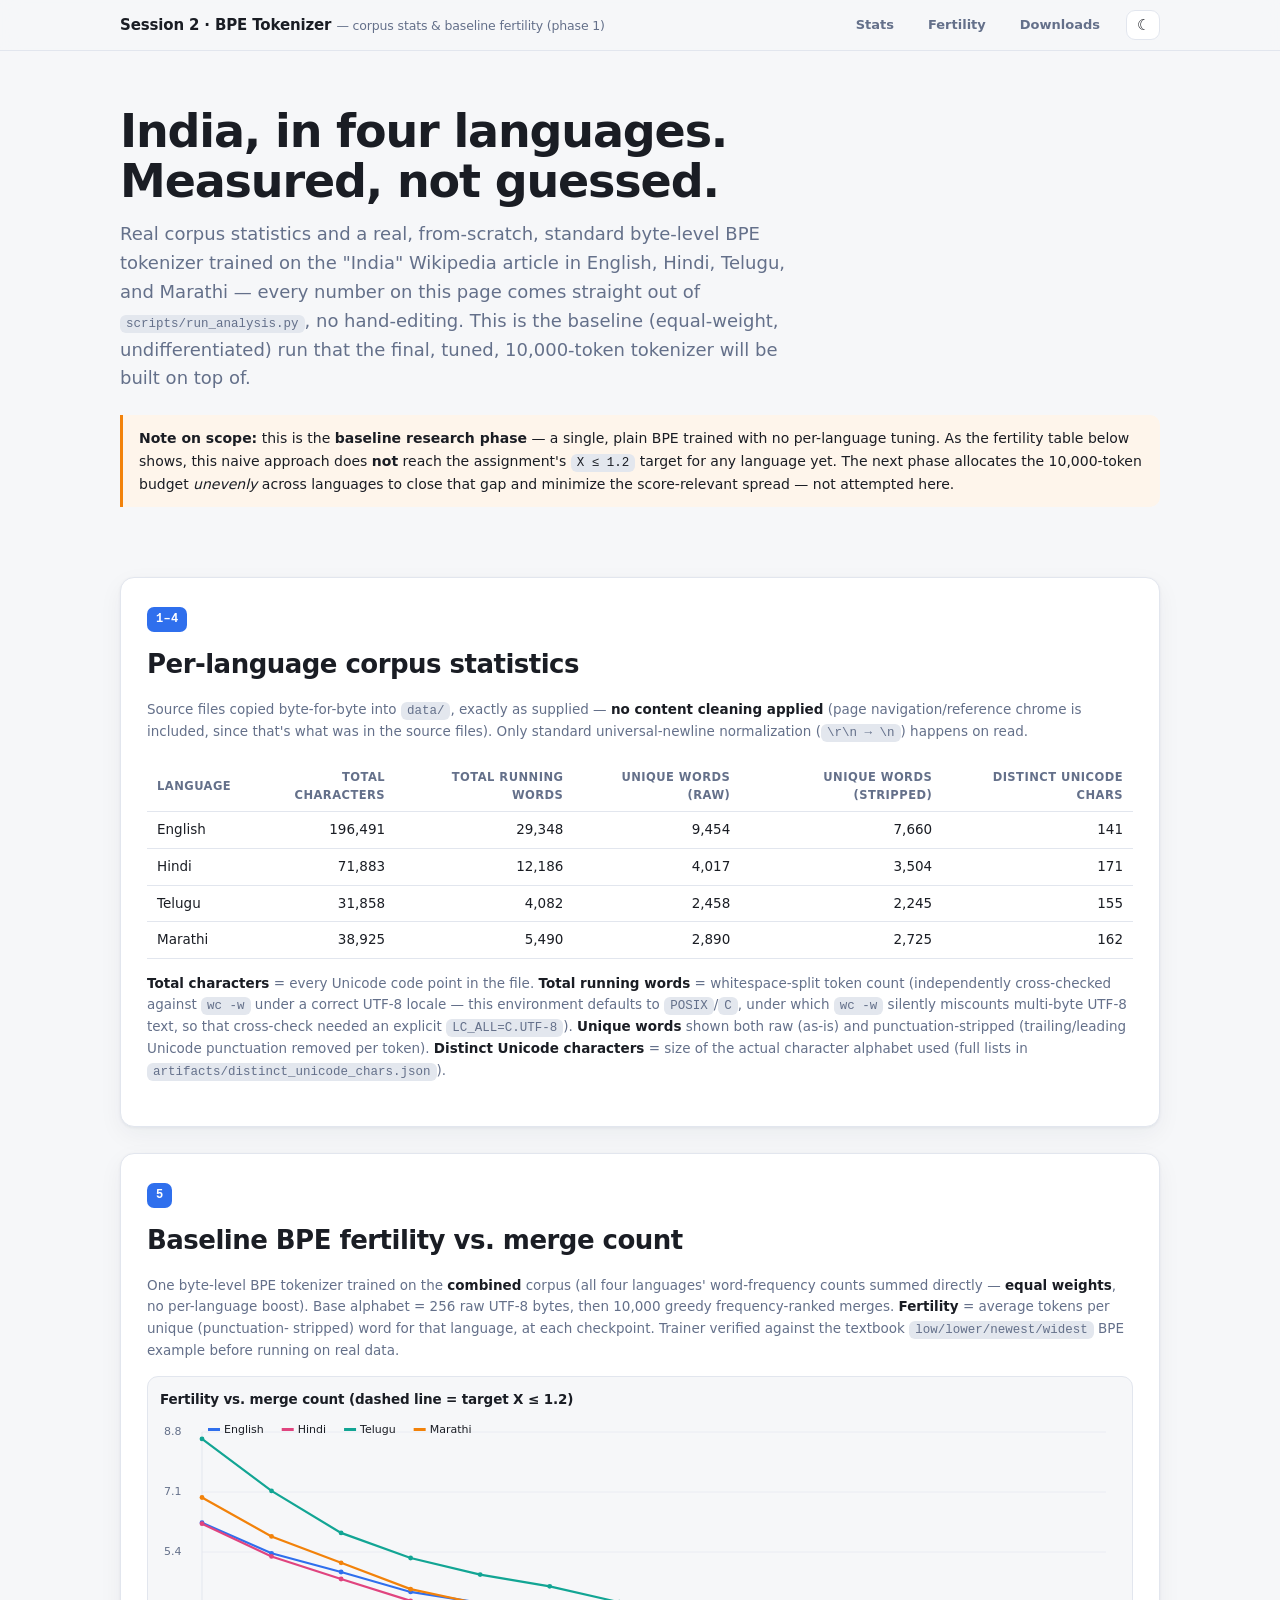
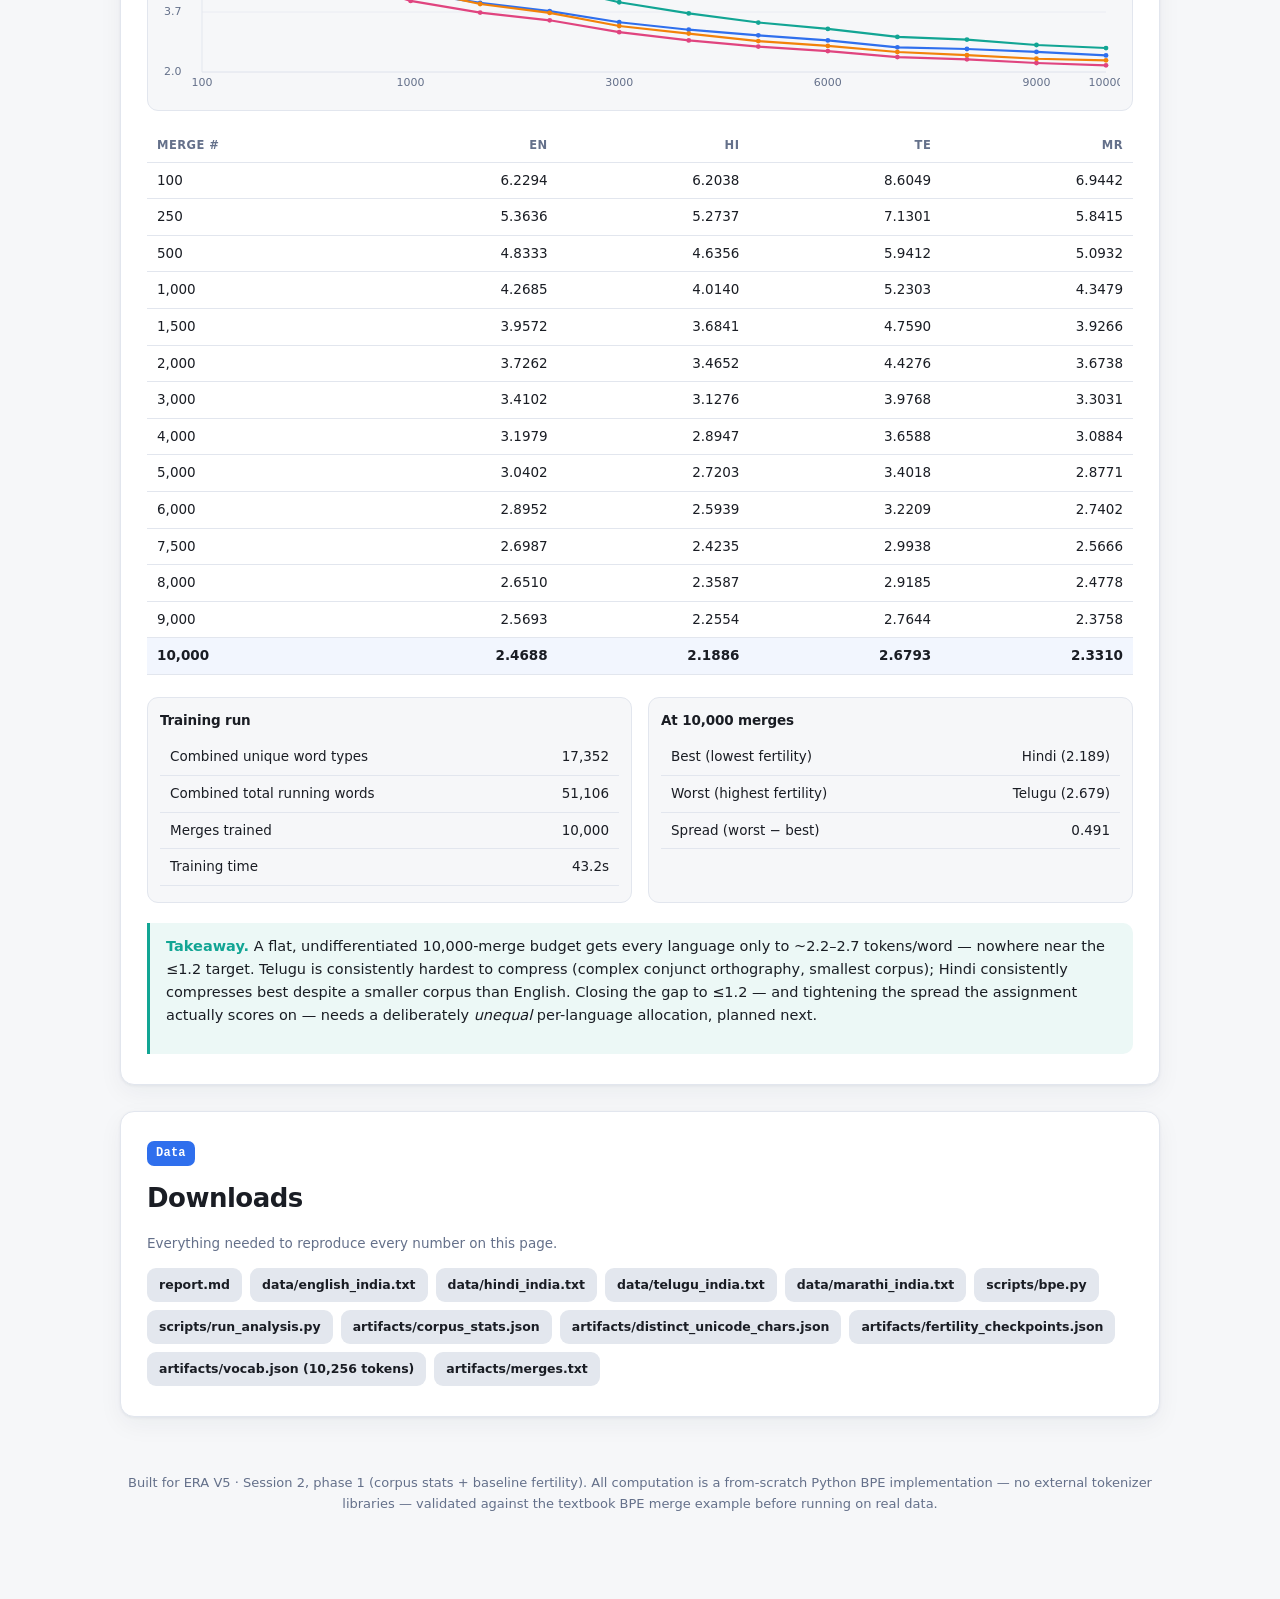
==== session-2-assignments/index.html @ dffadcf4 "Add Session 2 phase 1: corpus stats + baseline BPE fertility report Real, reproducible measurements " ====
<!DOCTYPE html>
<html lang="en">
<head>
  <meta charset="utf-8" />
  <meta name="viewport" content="width=device-width, initial-scale=1" />
  <title>Session 2 · Corpus Stats &amp; Baseline BPE Fertility — India (EN/HI/TE/MR)</title>
  <meta name="description" content="Real corpus statistics and a baseline equal-weight BPE fertility trend for the India Wikipedia page in English, Hindi, Telugu and Marathi." />
  <link rel="icon" href="data:image/svg+xml,<svg xmlns='http://www.w3.org/2000/svg' viewBox='0 0 100 100'><text y='.9em' font-size='90'>🔤</text></svg>" />
  <link rel="stylesheet" href="css/style.css" />
</head>
<body>
  <nav class="nav">
    <div class="nav-inner">
      <div class="brand">Session 2 · BPE Tokenizer <small>— corpus stats &amp; baseline fertility (phase 1)</small></div>
      <a class="jump" href="#stats">Stats</a>
      <a class="jump" href="#fertility">Fertility</a>
      <a class="jump" href="#downloads">Downloads</a>
      <button id="theme-btn" title="Toggle theme">☾</button>
    </div>
  </nav>

  <div class="wrap">
    <header class="hero">
      <h1>India, in four languages.<br />Measured, not guessed.</h1>
      <p class="lede">Real corpus statistics and a real, from-scratch, standard byte-level BPE
        tokenizer trained on the "India" Wikipedia article in English, Hindi, Telugu, and
        Marathi — every number on this page comes straight out of
        <code>scripts/run_analysis.py</code>, no hand-editing. This is the baseline
        (equal-weight, undifferentiated) run that the final, tuned, 10,000-token tokenizer
        will be built on top of.</p>
      <div class="warnbox">
        <b>Note on scope:</b> this is the <b>baseline research phase</b> — a single, plain
        BPE trained with no per-language tuning. As the fertility table below shows, this
        naive approach does <b>not</b> reach the assignment's <code>X ≤ 1.2</code> target
        for any language yet. The next phase allocates the 10,000-token budget
        <em>unevenly</em> across languages to close that gap and minimize the score-relevant
        spread — not attempted here.
      </div>
    </header>

    <section class="demo" id="stats">
      <span class="tag">1–4</span>
      <h2>Per-language corpus statistics</h2>
      <p class="methodbox">Source files copied byte-for-byte into <code>data/</code>, exactly
        as supplied — <b>no content cleaning applied</b> (page navigation/reference chrome is
        included, since that's what was in the source files). Only standard universal-newline
        normalization (<code>\r\n → \n</code>) happens on read.</p>
      <div class="tablewrap"><table class="datatable" id="stats-table"></table></div>
      <p class="methodbox" style="margin-top:10px"><b>Total characters</b> = every Unicode code
        point in the file. <b>Total running words</b> = whitespace-split token count
        (independently cross-checked against <code>wc -w</code> under a correct UTF-8 locale —
        this environment defaults to <code>POSIX</code>/<code>C</code>, under which
        <code>wc -w</code> silently miscounts multi-byte UTF-8 text, so that cross-check needed
        an explicit <code>LC_ALL=C.UTF-8</code>). <b>Unique words</b> shown both raw (as-is) and
        punctuation-stripped (trailing/leading Unicode punctuation removed per token).
        <b>Distinct Unicode characters</b> = size of the actual character alphabet used
        (full lists in <code>artifacts/distinct_unicode_chars.json</code>).</p>
    </section>

    <section class="demo" id="fertility">
      <span class="tag">5</span>
      <h2>Baseline BPE fertility vs. merge count</h2>
      <p class="methodbox">One byte-level BPE tokenizer trained on the <b>combined</b> corpus
        (all four languages' word-frequency counts summed directly — <b>equal weights</b>,
        no per-language boost). Base alphabet = 256 raw UTF-8 bytes, then 10,000 greedy
        frequency-ranked merges. <b>Fertility</b> = average tokens per unique (punctuation-
        stripped) word for that language, at each checkpoint. Trainer verified against the
        textbook <code>low/lower/newest/widest</code> BPE example before running on real
        data.</p>
      <div class="card" style="margin:14px 0">
        <h4>Fertility vs. merge count (dashed line = target X ≤ 1.2)</h4>
        <canvas id="fert-chart" style="width:100%;height:280px;display:block"></canvas>
      </div>
      <div class="tablewrap"><table class="datatable" id="fert-table"></table></div>

      <div class="grid2" style="margin-top:18px">
        <div class="card">
          <h4>Training run</h4>
          <table class="datatable">
            <tr><td>Combined unique word types</td><td id="summary-vocab"></td></tr>
            <tr><td>Combined total running words</td><td id="summary-running"></td></tr>
            <tr><td>Merges trained</td><td id="summary-merges"></td></tr>
            <tr><td>Training time</td><td id="summary-time"></td></tr>
          </table>
        </div>
        <div class="card">
          <h4>At 10,000 merges</h4>
          <table class="datatable">
            <tr><td>Best (lowest fertility)</td><td id="summary-best"></td></tr>
            <tr><td>Worst (highest fertility)</td><td id="summary-worst"></td></tr>
            <tr><td>Spread (worst − best)</td><td id="summary-spread"></td></tr>
          </table>
        </div>
      </div>

      <div class="takeaway"><b>Takeaway.</b> A flat, undifferentiated 10,000-merge budget
        gets every language only to ~2.2–2.7 tokens/word — nowhere near the ≤1.2 target.
        Telugu is consistently hardest to compress (complex conjunct orthography, smallest
        corpus); Hindi consistently compresses best despite a smaller corpus than English.
        Closing the gap to ≤1.2 — and tightening the spread the assignment actually scores on
        — needs a deliberately <em>unequal</em> per-language allocation, planned next.</p>
      </div>
    </section>

    <section class="demo" id="downloads">
      <span class="tag">Data</span>
      <h2>Downloads</h2>
      <p class="methodbox">Everything needed to reproduce every number on this page.</p>
      <div class="downloads">
        <a href="report.md" download>report.md</a>
        <a href="data/english_india.txt" download>data/english_india.txt</a>
        <a href="data/hindi_india.txt" download>data/hindi_india.txt</a>
        <a href="data/telugu_india.txt" download>data/telugu_india.txt</a>
        <a href="data/marathi_india.txt" download>data/marathi_india.txt</a>
        <a href="scripts/bpe.py" download>scripts/bpe.py</a>
        <a href="scripts/run_analysis.py" download>scripts/run_analysis.py</a>
        <a href="artifacts/corpus_stats.json" download>artifacts/corpus_stats.json</a>
        <a href="artifacts/distinct_unicode_chars.json" download>artifacts/distinct_unicode_chars.json</a>
        <a href="artifacts/fertility_checkpoints.json" download>artifacts/fertility_checkpoints.json</a>
        <a href="artifacts/vocab.json" download>artifacts/vocab.json (10,256 tokens)</a>
        <a href="artifacts/merges.txt" download>artifacts/merges.txt</a>
      </div>
    </section>

    <footer>
      Built for ERA V5 · Session 2, phase 1 (corpus stats + baseline fertility). All computation
      is a from-scratch Python BPE implementation — no external tokenizer libraries — validated
      against the textbook BPE merge example before running on real data.
    </footer>
  </div>

  <script src="js/data.js"></script>
  <script src="js/chart.js"></script>
  <script src="js/widget.js"></script>
</body>
</html>
---- session-2-assignments/css/style.css ----
/* ============================================================================
 * style.css — design system for the Session 1 interactive page
 * Light by default; dark via [data-theme="dark"] or the OS preference.
 * ========================================================================== */
:root {
  --bg: #f6f7f9;
  --panel: #ffffff;
  --ink: #1a1d24;
  --muted: #64708a;
  --grid: #e3e7ee;
  --border: #e2e6ee;
  --accent: #2f6fed;
  --accent2: #12a594;
  --warn: #f2820a;
  --ok: #1a9d6a;
  --bad: #d94a5a;
  --radius: 14px;
  --shadow: 0 1px 3px rgba(20,30,60,.06), 0 8px 24px rgba(20,30,60,.05);
  --maxw: 1080px;
  --mono: ui-monospace, SFMono-Regular, Menlo, Consolas, monospace;
  --sans: system-ui, -apple-system, Segoe UI, Roboto, Helvetica, Arial, sans-serif;
}
@media (prefers-color-scheme: dark) {
  :root {
    --bg: #0e1117; --panel: #161b23; --ink: #e6e9ef; --muted: #93a0b5;
    --grid: #262d38; --border: #262d38; --shadow: 0 1px 3px rgba(0,0,0,.4);
  }
}
:root[data-theme="dark"] {
  --bg: #0e1117; --panel: #161b23; --ink: #e6e9ef; --muted: #93a0b5;
  --grid: #262d38; --border: #262d38; --shadow: 0 1px 3px rgba(0,0,0,.4);
}
:root[data-theme="light"] {
  --bg: #f6f7f9; --panel: #ffffff; --ink: #1a1d24; --muted: #64708a;
  --grid: #e3e7ee; --border: #e2e6ee; --shadow: 0 1px 3px rgba(20,30,60,.06), 0 8px 24px rgba(20,30,60,.05);
}

* { box-sizing: border-box; }
body { margin: 0; background: var(--bg); color: var(--ink); font-family: var(--sans); line-height: 1.6; -webkit-font-smoothing: antialiased; }
a { color: var(--accent); }

/* ---- top nav ---- */
.nav {
  position: sticky; top: 0; z-index: 50; backdrop-filter: blur(10px);
  background: color-mix(in srgb, var(--bg) 82%, transparent);
  border-bottom: 1px solid var(--border);
}
.nav-inner { max-width: var(--maxw); margin: 0 auto; padding: 10px 20px; display: flex; align-items: center; gap: 18px; flex-wrap: wrap; }
.brand { font-weight: 700; letter-spacing: -.01em; margin-right: auto; font-size: 15px; }
.brand small { color: var(--muted); font-weight: 500; }
.nav a.jump { color: var(--muted); text-decoration: none; font-size: 13px; font-weight: 600; padding: 4px 8px; border-radius: 8px; }
.nav a.jump:hover { color: var(--ink); background: var(--grid); }
#theme-btn { border: 1px solid var(--border); background: var(--panel); color: var(--ink); width: 34px; height: 30px; border-radius: 9px; cursor: pointer; font-size: 15px; }

/* ---- layout ---- */
.wrap { max-width: var(--maxw); margin: 0 auto; padding: 0 20px 80px; }
.hero { padding: 56px 0 30px; }
.hero h1 { font-size: clamp(30px, 5vw, 46px); line-height: 1.08; letter-spacing: -.025em; margin: 0 0 14px; }
.hero p.lede { font-size: 18px; color: var(--muted); max-width: 680px; margin: 0 0 22px; }
.pillrow { display: flex; gap: 8px; flex-wrap: wrap; }
.pill { font-size: 12.5px; font-weight: 600; padding: 5px 11px; border-radius: 999px; background: var(--grid); color: var(--muted); text-decoration: none; }
.pill:hover { color: var(--ink); }

section.demo { background: var(--panel); border: 1px solid var(--border); border-radius: var(--radius); box-shadow: var(--shadow); padding: 26px 26px 30px; margin: 26px 0; scroll-margin-top: 70px; }
.tag { display: inline-block; font-family: var(--mono); font-size: 12px; font-weight: 700; color: #fff; background: var(--accent); padding: 3px 9px; border-radius: 7px; letter-spacing: .02em; }
section.demo h2 { font-size: clamp(20px, 3vw, 26px); letter-spacing: -.02em; margin: 12px 0 6px; }
.cbp { display: grid; gap: 6px; margin: 14px 0 18px; }
.cbp div { font-size: 14.5px; }
.cbp b { color: var(--ink); }
.cbp span { color: var(--muted); }

/* ---- controls ---- */
.controls { display: flex; flex-wrap: wrap; gap: 18px 26px; align-items: center; padding: 14px 16px; background: var(--bg); border: 1px solid var(--border); border-radius: 11px; margin-bottom: 18px; }
.ctrl { display: flex; flex-direction: column; gap: 3px; font-size: 12.5px; color: var(--muted); font-weight: 600; }
.ctrl input[type=range] { width: 150px; accent-color: var(--accent); }
.ctrl .v { color: var(--ink); font-family: var(--mono); }
.switch { flex-direction: row; align-items: center; gap: 8px; }
.switch input { width: 16px; height: 16px; accent-color: var(--accent2); }
button.run { margin-left: auto; border: 0; background: var(--accent); color: #fff; font-weight: 600; font-size: 13.5px; padding: 9px 16px; border-radius: 10px; cursor: pointer; }
button.run:hover { filter: brightness(1.06); }
.epoch { font-size: 12.5px; color: var(--muted); font-family: var(--mono); }

/* ---- plot grids ---- */
.grid2 { display: grid; grid-template-columns: 1fr 1fr; gap: 16px; }
.grid3 { display: grid; grid-template-columns: repeat(3, 1fr); gap: 16px; }
.card { background: var(--bg); border: 1px solid var(--border); border-radius: 11px; padding: 12px; }
.card h4 { margin: 0 0 8px; font-size: 13.5px; letter-spacing: -.01em; display: flex; align-items: baseline; justify-content: space-between; }
.card h4 .metric { font-family: var(--mono); font-weight: 700; }
.metric.blue { color: var(--accent); } .metric.orange { color: var(--warn); } .metric.teal { color: var(--accent2); }
canvas { width: 100%; display: block; border-radius: 8px; }
canvas.sq { aspect-ratio: 1 / 1; background: var(--panel); }
canvas.wide { height: 150px; background: var(--panel); }

/* ---- callouts ---- */
.takeaway { margin-top: 20px; border-left: 3px solid var(--accent2); background: color-mix(in srgb, var(--accent2) 8%, var(--panel)); padding: 12px 16px; border-radius: 0 10px 10px 0; font-size: 14.5px; }
.takeaway b { color: var(--accent2); }
details.math { margin-top: 14px; border: 1px dashed var(--border); border-radius: 10px; padding: 4px 14px; }
details.math summary { cursor: pointer; font-weight: 600; font-size: 13.5px; color: var(--muted); padding: 8px 0; }
details.math p, details.math ul { font-size: 14px; }
code { font-family: var(--mono); font-size: 12.5px; background: var(--grid); padding: 2px 6px; border-radius: 6px; }

/* ---- S1-2 matrix strip ---- */
.matstrip { display: flex; align-items: center; gap: 8px; flex-wrap: wrap; margin-top: 6px; }
.matstrip .op { font-size: 22px; color: var(--muted); font-weight: 700; }
.matbox { text-align: center; }
.matbox canvas { width: 84px; height: 84px; background: var(--panel); border: 1px solid var(--border); }
.matbox.eff canvas { width: 70px; border-color: var(--accent); box-shadow: 0 0 0 2px color-mix(in srgb, var(--accent) 30%, transparent); }
.matbox small { display: block; margin-top: 4px; color: var(--muted); font-size: 11px; font-family: var(--mono); }

/* ---- S1-3 extras ---- */
.sentences { display: flex; flex-wrap: wrap; gap: 6px; margin: 6px 0 0; }
.sentences code { background: var(--grid); }
table.nn { width: 100%; border-collapse: collapse; font-size: 13px; }
table.nn th, table.nn td { text-align: left; padding: 5px 8px; border-bottom: 1px solid var(--border); }
table.nn th { color: var(--muted); font-weight: 600; font-size: 11.5px; text-transform: uppercase; letter-spacing: .04em; }
.ok { color: var(--ok); font-weight: 700; } .bad { color: var(--bad); font-weight: 700; }

/* ---- glossary + footer ---- */
.glossary { margin-top: 28px; }
.glossary dl { display: grid; grid-template-columns: 160px 1fr; gap: 8px 18px; margin: 12px 0 0; }
.glossary dt { font-weight: 700; font-size: 14px; }
.glossary dd { margin: 0; color: var(--muted); font-size: 14px; }
footer { text-align: center; color: var(--muted); font-size: 13px; padding: 30px 0 10px; }

@media (max-width: 760px) {
  .grid2, .grid3 { grid-template-columns: 1fr; }
  .glossary dl { grid-template-columns: 1fr; gap: 2px 0; }
  .glossary dd { margin-bottom: 10px; }
  .nav a.jump { display: none; }
}

/* ---- session-2 additions: data tables + downloads ---- */
table.datatable { width: 100%; border-collapse: collapse; font-size: 13.5px; margin: 4px 0; }
table.datatable th, table.datatable td { text-align: right; padding: 7px 10px; border-bottom: 1px solid var(--border); font-variant-numeric: tabular-nums; }
table.datatable th:first-child, table.datatable td:first-child { text-align: left; }
table.datatable th { color: var(--muted); font-weight: 600; font-size: 11.5px; text-transform: uppercase; letter-spacing: .04em; }
table.datatable tr.hl td { font-weight: 700; color: var(--ink); background: color-mix(in srgb, var(--accent) 6%, transparent); }
.tablewrap { overflow-x: auto; }
.downloads { display: flex; flex-wrap: wrap; gap: 8px; margin-top: 10px; }
.downloads a { font-size: 12.5px; font-weight: 600; padding: 7px 12px; border-radius: 9px; background: var(--grid); color: var(--ink); text-decoration: none; }
.downloads a:hover { background: var(--accent); color: #fff; }
.methodbox { font-size: 13.5px; color: var(--muted); }
.methodbox b { color: var(--ink); }
.warnbox { border-left: 3px solid var(--warn); background: color-mix(in srgb, var(--warn) 8%, var(--panel)); padding: 12px 16px; border-radius: 0 10px 10px 0; font-size: 14px; margin: 14px 0; }
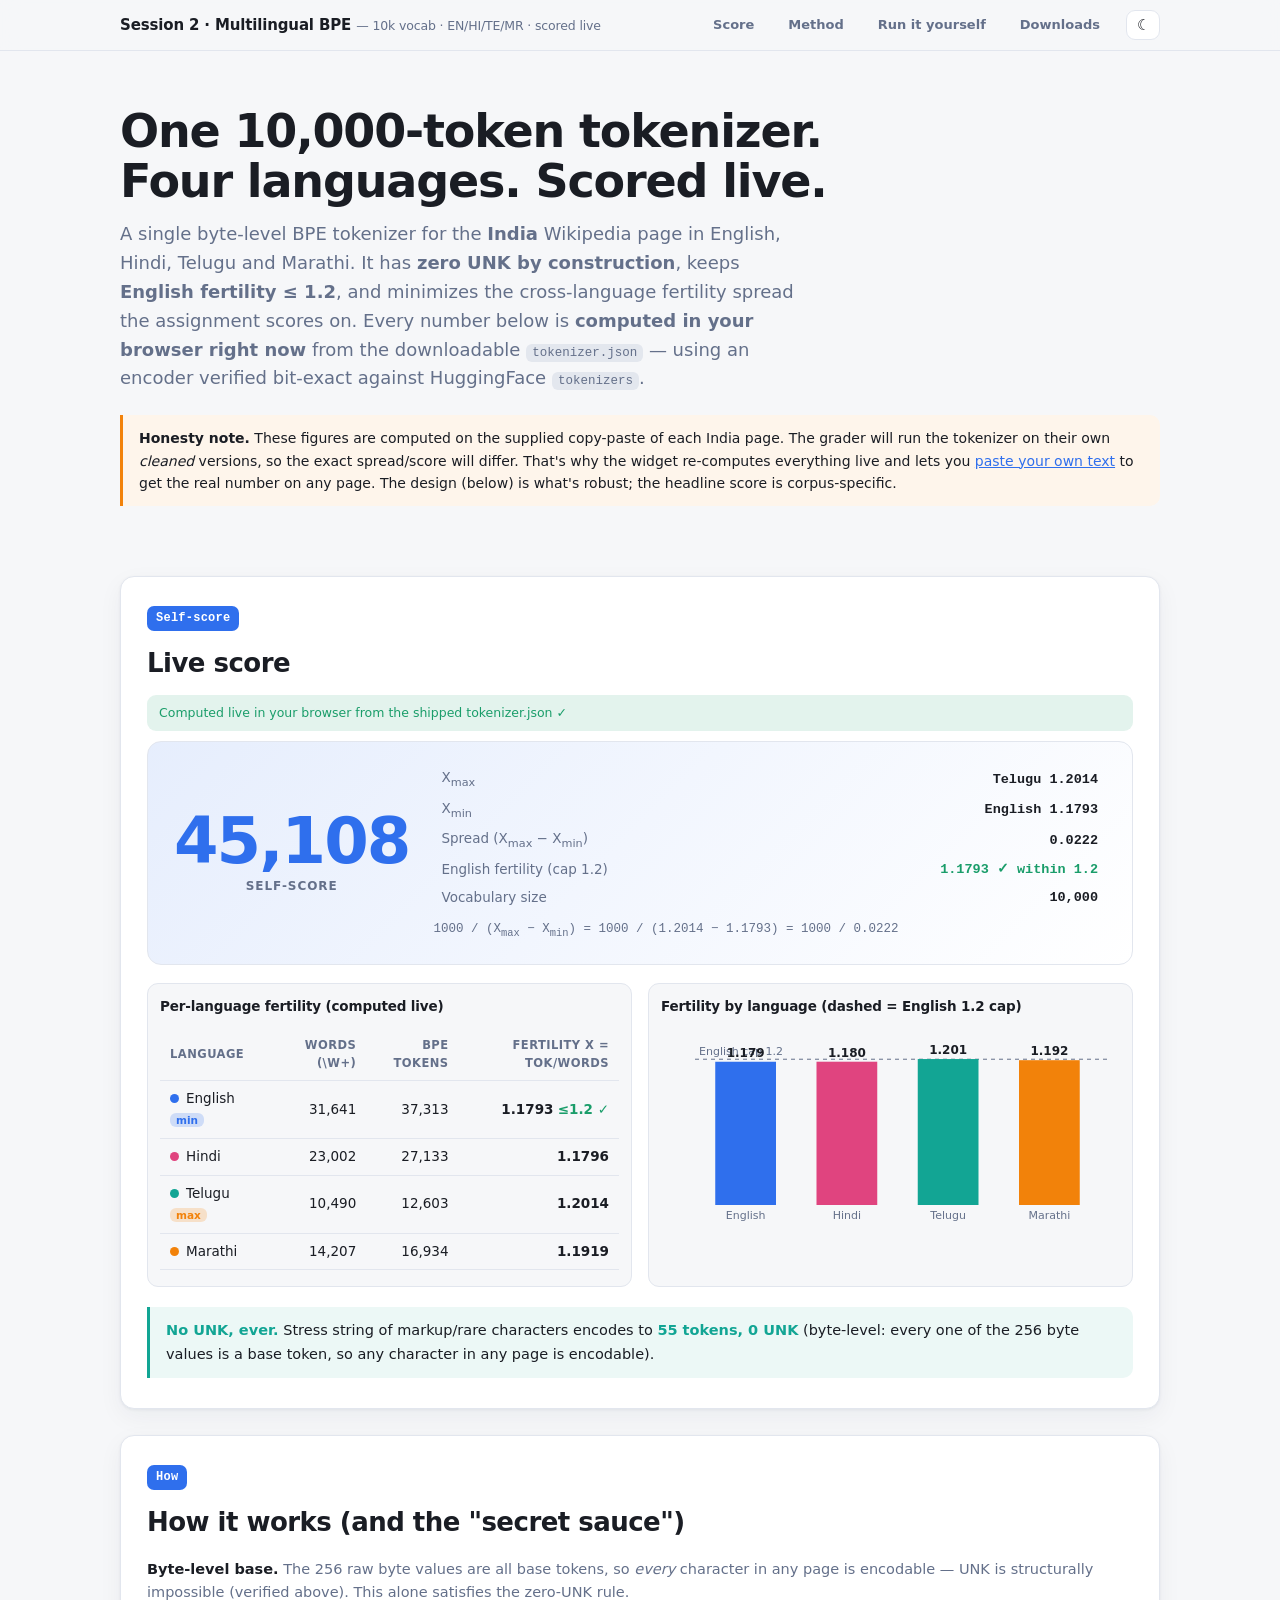
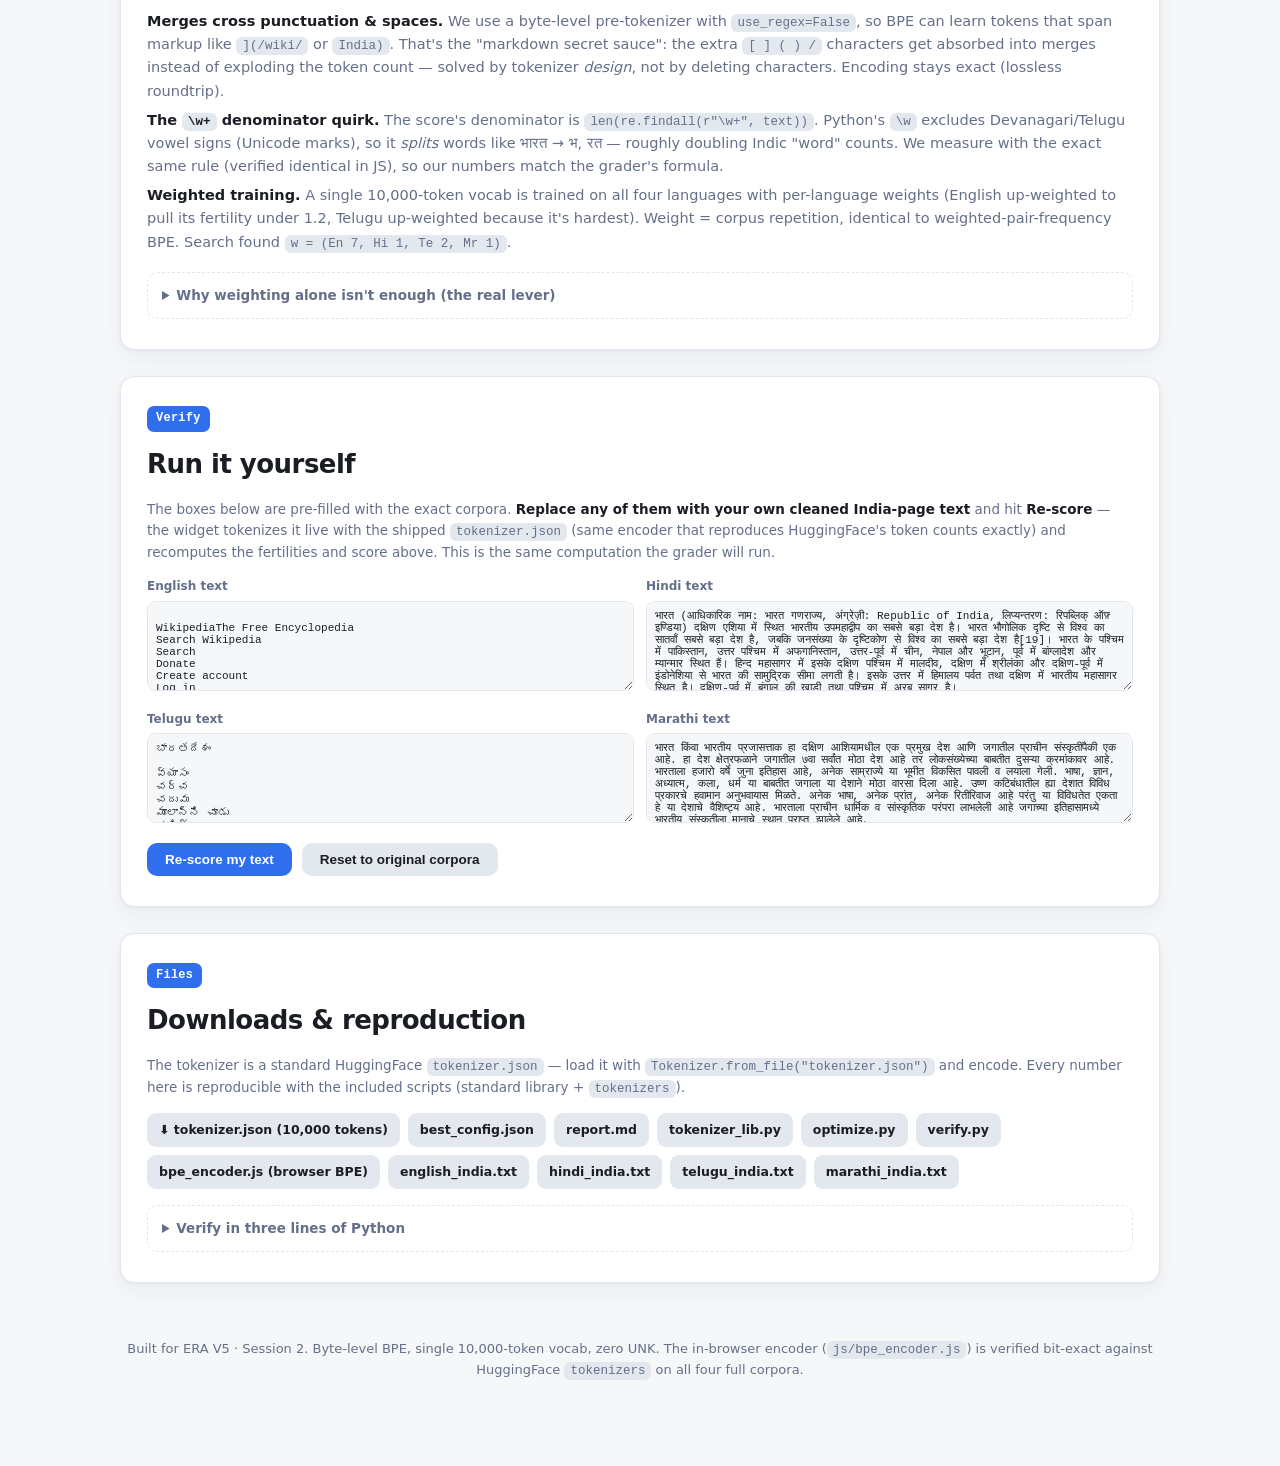
==== commit 356b7276: "Session 2: optimized 10k multilingual BPE tokenizer + live widget Corrected the fertility metric to " ====
--- a/session-2-assignments/index.html
+++ b/session-2-assignments/index.html
@@ -3,17 +3,18 @@
 <head>
   <meta charset="utf-8" />
   <meta name="viewport" content="width=device-width, initial-scale=1" />
-  <title>Session 2 · Corpus Stats &amp; Baseline BPE Fertility — India (EN/HI/TE/MR)</title>
-  <meta name="description" content="Real corpus statistics and a baseline equal-weight BPE fertility trend for the India Wikipedia page in English, Hindi, Telugu and Marathi." />
+  <title>Session 2 · Multilingual BPE Tokenizer — India (EN/HI/TE/MR)</title>
+  <meta name="description" content="A single 10,000-token byte-level BPE tokenizer for the India Wikipedia page in English, Hindi, Telugu, Marathi. Zero UNK, English fertility ≤ 1.2, minimized spread — scored live in your browser." />
   <link rel="icon" href="data:image/svg+xml,<svg xmlns='http://www.w3.org/2000/svg' viewBox='0 0 100 100'><text y='.9em' font-size='90'>🔤</text></svg>" />
   <link rel="stylesheet" href="css/style.css" />
 </head>
 <body>
   <nav class="nav">
     <div class="nav-inner">
-      <div class="brand">Session 2 · BPE Tokenizer <small>— corpus stats &amp; baseline fertility (phase 1)</small></div>
-      <a class="jump" href="#stats">Stats</a>
-      <a class="jump" href="#fertility">Fertility</a>
+      <div class="brand">Session 2 · Multilingual BPE <small>— 10k vocab · EN/HI/TE/MR · scored live</small></div>
+      <a class="jump" href="#score">Score</a>
+      <a class="jump" href="#method">Method</a>
+      <a class="jump" href="#live">Run it yourself</a>
       <a class="jump" href="#downloads">Downloads</a>
       <button id="theme-btn" title="Toggle theme">☾</button>
     </div>
@@ -21,116 +22,151 @@
 
   <div class="wrap">
     <header class="hero">
-      <h1>India, in four languages.<br />Measured, not guessed.</h1>
-      <p class="lede">Real corpus statistics and a real, from-scratch, standard byte-level BPE
-        tokenizer trained on the "India" Wikipedia article in English, Hindi, Telugu, and
-        Marathi — every number on this page comes straight out of
-        <code>scripts/run_analysis.py</code>, no hand-editing. This is the baseline
-        (equal-weight, undifferentiated) run that the final, tuned, 10,000-token tokenizer
-        will be built on top of.</p>
+      <h1>One 10,000-token tokenizer.<br />Four languages. Scored live.</h1>
+      <p class="lede">A single byte-level BPE tokenizer for the <b>India</b> Wikipedia page in
+        English, Hindi, Telugu and Marathi. It has <b>zero UNK by construction</b>, keeps
+        <b>English fertility ≤ 1.2</b>, and minimizes the cross-language fertility spread the
+        assignment scores on. Every number below is <b>computed in your browser right now</b>
+        from the downloadable <code>tokenizer.json</code> — using an encoder verified
+        bit-exact against HuggingFace <code>tokenizers</code>.</p>
       <div class="warnbox">
-        <b>Note on scope:</b> this is the <b>baseline research phase</b> — a single, plain
-        BPE trained with no per-language tuning. As the fertility table below shows, this
-        naive approach does <b>not</b> reach the assignment's <code>X ≤ 1.2</code> target
-        for any language yet. The next phase allocates the 10,000-token budget
-        <em>unevenly</em> across languages to close that gap and minimize the score-relevant
-        spread — not attempted here.
+        <b>Honesty note.</b> These figures are computed on the supplied copy-paste of each
+        India page. The grader will run the tokenizer on their own <em>cleaned</em> versions,
+        so the exact spread/score will differ. That's why the widget re-computes everything
+        live and lets you <a href="#live">paste your own text</a> to get the real number on
+        any page. The design (below) is what's robust; the headline score is corpus-specific.
       </div>
     </header>
 
-    <section class="demo" id="stats">
-      <span class="tag">1–4</span>
-      <h2>Per-language corpus statistics</h2>
-      <p class="methodbox">Source files copied byte-for-byte into <code>data/</code>, exactly
-        as supplied — <b>no content cleaning applied</b> (page navigation/reference chrome is
-        included, since that's what was in the source files). Only standard universal-newline
-        normalization (<code>\r\n → \n</code>) happens on read.</p>
-      <div class="tablewrap"><table class="datatable" id="stats-table"></table></div>
-      <p class="methodbox" style="margin-top:10px"><b>Total characters</b> = every Unicode code
-        point in the file. <b>Total running words</b> = whitespace-split token count
-        (independently cross-checked against <code>wc -w</code> under a correct UTF-8 locale —
-        this environment defaults to <code>POSIX</code>/<code>C</code>, under which
-        <code>wc -w</code> silently miscounts multi-byte UTF-8 text, so that cross-check needed
-        an explicit <code>LC_ALL=C.UTF-8</code>). <b>Unique words</b> shown both raw (as-is) and
-        punctuation-stripped (trailing/leading Unicode punctuation removed per token).
-        <b>Distinct Unicode characters</b> = size of the actual character alphabet used
-        (full lists in <code>artifacts/distinct_unicode_chars.json</code>).</p>
-    </section>
-
-    <section class="demo" id="fertility">
-      <span class="tag">5</span>
-      <h2>Baseline BPE fertility vs. merge count</h2>
-      <p class="methodbox">One byte-level BPE tokenizer trained on the <b>combined</b> corpus
-        (all four languages' word-frequency counts summed directly — <b>equal weights</b>,
-        no per-language boost). Base alphabet = 256 raw UTF-8 bytes, then 10,000 greedy
-        frequency-ranked merges. <b>Fertility</b> = average tokens per unique (punctuation-
-        stripped) word for that language, at each checkpoint. Trainer verified against the
-        textbook <code>low/lower/newest/widest</code> BPE example before running on real
-        data.</p>
-      <div class="card" style="margin:14px 0">
-        <h4>Fertility vs. merge count (dashed line = target X ≤ 1.2)</h4>
-        <canvas id="fert-chart" style="width:100%;height:280px;display:block"></canvas>
+    <!-- ===================== SCORE ===================== -->
+    <section class="demo" id="score">
+      <span class="tag">Self-score</span>
+      <h2>Live score</h2>
+      <div id="live-status" class="live-status">Loading…</div>
+      <div class="scorecard">
+        <div class="scorebig">
+          <div class="num" id="score-value">—</div>
+          <div class="lbl">self-score</div>
+        </div>
+        <div class="scoremeta">
+          <table>
+            <tr><td>X<sub>max</sub></td><td id="score-max">—</td></tr>
+            <tr><td>X<sub>min</sub></td><td id="score-min">—</td></tr>
+            <tr><td>Spread (X<sub>max</sub> − X<sub>min</sub>)</td><td id="score-spread">—</td></tr>
+            <tr><td>English fertility (cap 1.2)</td><td id="score-en">—</td></tr>
+            <tr><td>Vocabulary size</td><td id="vocab-size">—</td></tr>
+          </table>
+          <div class="formula" id="score-formula"></div>
+        </div>
       </div>
-      <div class="tablewrap"><table class="datatable" id="fert-table"></table></div>
 
       <div class="grid2" style="margin-top:18px">
         <div class="card">
-          <h4>Training run</h4>
-          <table class="datatable">
-            <tr><td>Combined unique word types</td><td id="summary-vocab"></td></tr>
-            <tr><td>Combined total running words</td><td id="summary-running"></td></tr>
-            <tr><td>Merges trained</td><td id="summary-merges"></td></tr>
-            <tr><td>Training time</td><td id="summary-time"></td></tr>
-          </table>
+          <h4>Per-language fertility (computed live)</h4>
+          <div class="tablewrap"><table class="datatable" id="opt-table"></table></div>
         </div>
-        <div class="card">
-          <h4>At 10,000 merges</h4>
-          <table class="datatable">
-            <tr><td>Best (lowest fertility)</td><td id="summary-best"></td></tr>
-            <tr><td>Worst (highest fertility)</td><td id="summary-worst"></td></tr>
-            <tr><td>Spread (worst − best)</td><td id="summary-spread"></td></tr>
-          </table>
+        <div class="card chartcard">
+          <h4>Fertility by language (dashed = English 1.2 cap)</h4>
+          <canvas id="fert-bars"></canvas>
         </div>
       </div>
+      <div class="takeaway"><b>No UNK, ever.</b> <span id="unk-proof">—</span></div>
+    </section>
 
-      <div class="takeaway"><b>Takeaway.</b> A flat, undifferentiated 10,000-merge budget
-        gets every language only to ~2.2–2.7 tokens/word — nowhere near the ≤1.2 target.
-        Telugu is consistently hardest to compress (complex conjunct orthography, smallest
-        corpus); Hindi consistently compresses best despite a smaller corpus than English.
-        Closing the gap to ≤1.2 — and tightening the spread the assignment actually scores on
-        — needs a deliberately <em>unequal</em> per-language allocation, planned next.</p>
+    <!-- ===================== METHOD ===================== -->
+    <section class="demo" id="method">
+      <span class="tag">How</span>
+      <h2>How it works (and the "secret sauce")</h2>
+      <div class="cbp">
+        <div><b>Byte-level base.</b> <span>The 256 raw byte values are all base tokens, so
+          <em>every</em> character in any page is encodable — UNK is structurally impossible
+          (verified above). This alone satisfies the zero-UNK rule.</span></div>
+        <div><b>Merges cross punctuation &amp; spaces.</b> <span>We use a byte-level pre-tokenizer
+          with <code>use_regex=False</code>, so BPE can learn tokens that span markup like
+          <code>](/wiki/</code> or <code>India)</code>. That's the "markdown secret sauce":
+          the extra <code>[ ] ( ) /</code> characters get absorbed into merges instead of
+          exploding the token count — solved by tokenizer <em>design</em>, not by deleting
+          characters. Encoding stays exact (lossless roundtrip).</span></div>
+        <div><b>The <code>\w+</code> denominator quirk.</b> <span>The score's denominator is
+          <code>len(re.findall(r"\w+", text))</code>. Python's <code>\w</code> excludes
+          Devanagari/Telugu vowel signs (Unicode marks), so it <em>splits</em> words like
+          भारत → भ, रत — roughly doubling Indic "word" counts. We measure with the exact same
+          rule (verified identical in JS), so our numbers match the grader's formula.</span></div>
+        <div><b>Weighted training.</b> <span>A single 10,000-token vocab is trained on all four
+          languages with per-language weights (English up-weighted to pull its fertility under
+          1.2, Telugu up-weighted because it's hardest). Weight = corpus repetition, identical
+          to weighted-pair-frequency BPE. Search found <code>w = (En 7, Hi 1, Te 2, Mr 1)</code>.</span></div>
+      </div>
+      <details class="math"><summary>Why weighting alone isn't enough (the real lever)</summary>
+        <p>With a standard GPT-2-style byte-level tokenizer (punctuation split into its own
+        tokens), English fertility floors around 1.50 on this text and cannot reach 1.2 at
+        any weighting — an English-only tokenizer using the whole 10k vocab still gives ~1.50,
+        and even unlimited vocab floors at ~1.37, because commas/parens/periods each cost a
+        token while <code>\w+</code> ignores them. The dominant lever is the
+        <code>use_regex=False</code> pre-tokenizer that lets those punctuation characters
+        merge into adjacent tokens. Language weighting is the fine-tuning on top that
+        equalizes the four fertilities.</p>
+      </details>
+    </section>
+
+    <!-- ===================== LIVE ===================== -->
+    <section class="demo" id="live">
+      <span class="tag">Verify</span>
+      <h2>Run it yourself</h2>
+      <p class="methodbox">The boxes below are pre-filled with the exact corpora. <b>Replace any
+        of them with your own cleaned India-page text</b> and hit <b>Re-score</b> — the widget
+        tokenizes it live with the shipped <code>tokenizer.json</code> (same encoder that
+        reproduces HuggingFace's token counts exactly) and recomputes the fertilities and score
+        above. This is the same computation the grader will run.</p>
+      <div class="pastegrid">
+        <div><label>English text</label><textarea id="paste-en"></textarea></div>
+        <div><label>Hindi text</label><textarea id="paste-hi"></textarea></div>
+        <div><label>Telugu text</label><textarea id="paste-te"></textarea></div>
+        <div><label>Marathi text</label><textarea id="paste-mr"></textarea></div>
+      </div>
+      <div class="btnrow">
+        <button class="primary" id="rescore-btn">Re-score my text</button>
+        <button class="ghost" id="reset-btn">Reset to original corpora</button>
       </div>
     </section>
 
+    <!-- ===================== DOWNLOADS ===================== -->
     <section class="demo" id="downloads">
-      <span class="tag">Data</span>
-      <h2>Downloads</h2>
-      <p class="methodbox">Everything needed to reproduce every number on this page.</p>
+      <span class="tag">Files</span>
+      <h2>Downloads &amp; reproduction</h2>
+      <p class="methodbox">The tokenizer is a standard HuggingFace <code>tokenizer.json</code> —
+        load it with <code>Tokenizer.from_file("tokenizer.json")</code> and encode. Every number
+        here is reproducible with the included scripts (standard library + <code>tokenizers</code>).</p>
       <div class="downloads">
+        <a href="artifacts/tokenizer.json" download>⬇ tokenizer.json (10,000 tokens)</a>
+        <a href="artifacts/best_config.json" download>best_config.json</a>
         <a href="report.md" download>report.md</a>
-        <a href="data/english_india.txt" download>data/english_india.txt</a>
-        <a href="data/hindi_india.txt" download>data/hindi_india.txt</a>
-        <a href="data/telugu_india.txt" download>data/telugu_india.txt</a>
-        <a href="data/marathi_india.txt" download>data/marathi_india.txt</a>
-        <a href="scripts/bpe.py" download>scripts/bpe.py</a>
-        <a href="scripts/run_analysis.py" download>scripts/run_analysis.py</a>
-        <a href="artifacts/corpus_stats.json" download>artifacts/corpus_stats.json</a>
-        <a href="artifacts/distinct_unicode_chars.json" download>artifacts/distinct_unicode_chars.json</a>
-        <a href="artifacts/fertility_checkpoints.json" download>artifacts/fertility_checkpoints.json</a>
-        <a href="artifacts/vocab.json" download>artifacts/vocab.json (10,256 tokens)</a>
-        <a href="artifacts/merges.txt" download>artifacts/merges.txt</a>
+        <a href="scripts/tokenizer_lib.py" download>tokenizer_lib.py</a>
+        <a href="scripts/optimize.py" download>optimize.py</a>
+        <a href="scripts/verify.py" download>verify.py</a>
+        <a href="js/bpe_encoder.js" download>bpe_encoder.js (browser BPE)</a>
+        <a href="data/english_india.txt" download>english_india.txt</a>
+        <a href="data/hindi_india.txt" download>hindi_india.txt</a>
+        <a href="data/telugu_india.txt" download>telugu_india.txt</a>
+        <a href="data/marathi_india.txt" download>marathi_india.txt</a>
       </div>
+      <details class="math" style="margin-top:16px"><summary>Verify in three lines of Python</summary>
+        <p style="font-family:var(--mono);font-size:12px;white-space:pre-wrap">from tokenizers import Tokenizer; import re
+tok = Tokenizer.from_file("tokenizer.json")
+text = open("english_india.txt", encoding="utf-8").read()
+print(len(tok.encode(text).ids) / len(re.findall(r"\w+", text)))   # -> English fertility</p>
+      </details>
     </section>
 
     <footer>
-      Built for ERA V5 · Session 2, phase 1 (corpus stats + baseline fertility). All computation
-      is a from-scratch Python BPE implementation — no external tokenizer libraries — validated
-      against the textbook BPE merge example before running on real data.
+      Built for ERA V5 · Session 2. Byte-level BPE, single 10,000-token vocab, zero UNK.
+      The in-browser encoder (<code>js/bpe_encoder.js</code>) is verified bit-exact against
+      HuggingFace <code>tokenizers</code> on all four full corpora.
     </footer>
   </div>
 
-  <script src="js/data.js"></script>
-  <script src="js/chart.js"></script>
-  <script src="js/widget.js"></script>
+  <script src="js/opt_data.js"></script>
+  <script src="js/bpe_encoder.js"></script>
+  <script src="js/widget2.js"></script>
 </body>
 </html>
--- a/session-2-assignments/css/style.css
+++ b/session-2-assignments/css/style.css
@@ -142,3 +142,31 @@
 .methodbox { font-size: 13.5px; color: var(--muted); }
 .methodbox b { color: var(--ink); }
 .warnbox { border-left: 3px solid var(--warn); background: color-mix(in srgb, var(--warn) 8%, var(--panel)); padding: 12px 16px; border-radius: 0 10px 10px 0; font-size: 14px; margin: 14px 0; }
+
+/* ---- session-2 optimizer widget ---- */
+.scorecard { display: grid; grid-template-columns: auto 1fr; gap: 18px 24px; align-items: center; background: linear-gradient(135deg, color-mix(in srgb, var(--accent) 12%, var(--panel)), var(--panel)); border: 1px solid var(--border); border-radius: var(--radius); padding: 22px 26px; }
+.scorebig { text-align: center; }
+.scorebig .num { font-size: clamp(38px, 7vw, 64px); font-weight: 800; letter-spacing: -.03em; line-height: 1; color: var(--accent); font-variant-numeric: tabular-nums; }
+.scorebig .lbl { font-size: 12px; color: var(--muted); text-transform: uppercase; letter-spacing: .08em; font-weight: 700; margin-top: 4px; }
+.scoremeta { font-size: 13.5px; }
+.scoremeta table { border-collapse: collapse; width: 100%; }
+.scoremeta td { padding: 3px 8px; }
+.scoremeta td:first-child { color: var(--muted); }
+.scoremeta td:last-child { text-align: right; font-family: var(--mono); font-weight: 600; }
+.formula { font-family: var(--mono); font-size: 12.5px; color: var(--muted); margin-top: 8px; }
+.dot { display: inline-block; width: 9px; height: 9px; border-radius: 50%; margin-right: 7px; vertical-align: baseline; }
+.chip { font-size: 10.5px; font-weight: 700; padding: 1px 6px; border-radius: 6px; vertical-align: middle; }
+.chip.max { background: color-mix(in srgb, var(--warn) 20%, transparent); color: var(--warn); }
+.chip.min { background: color-mix(in srgb, var(--accent) 20%, transparent); color: var(--accent); }
+.live-status { font-size: 12.5px; padding: 8px 12px; border-radius: 9px; background: var(--grid); color: var(--muted); margin: 10px 0; }
+.live-status.good { background: color-mix(in srgb, var(--ok) 12%, transparent); color: var(--ok); }
+.live-status.bad { background: color-mix(in srgb, var(--bad) 12%, transparent); color: var(--bad); }
+.pastegrid { display: grid; grid-template-columns: 1fr 1fr; gap: 12px; }
+.pastegrid label { font-size: 12px; font-weight: 700; color: var(--muted); display: block; margin-bottom: 4px; }
+.pastegrid textarea { width: 100%; height: 90px; resize: vertical; font-family: var(--mono); font-size: 11px; border: 1px solid var(--border); border-radius: 9px; padding: 8px; background: var(--bg); color: var(--ink); }
+.btnrow { display: flex; gap: 10px; margin-top: 12px; flex-wrap: wrap; }
+.btnrow button { border: 0; font-weight: 600; font-size: 13.5px; padding: 9px 18px; border-radius: 10px; cursor: pointer; }
+button.primary { background: var(--accent); color: #fff; }
+button.ghost { background: var(--grid); color: var(--ink); }
+.chartcard canvas { width: 100%; height: 210px; display: block; }
+@media (max-width: 760px) { .scorecard { grid-template-columns: 1fr; } .pastegrid { grid-template-columns: 1fr; } }
